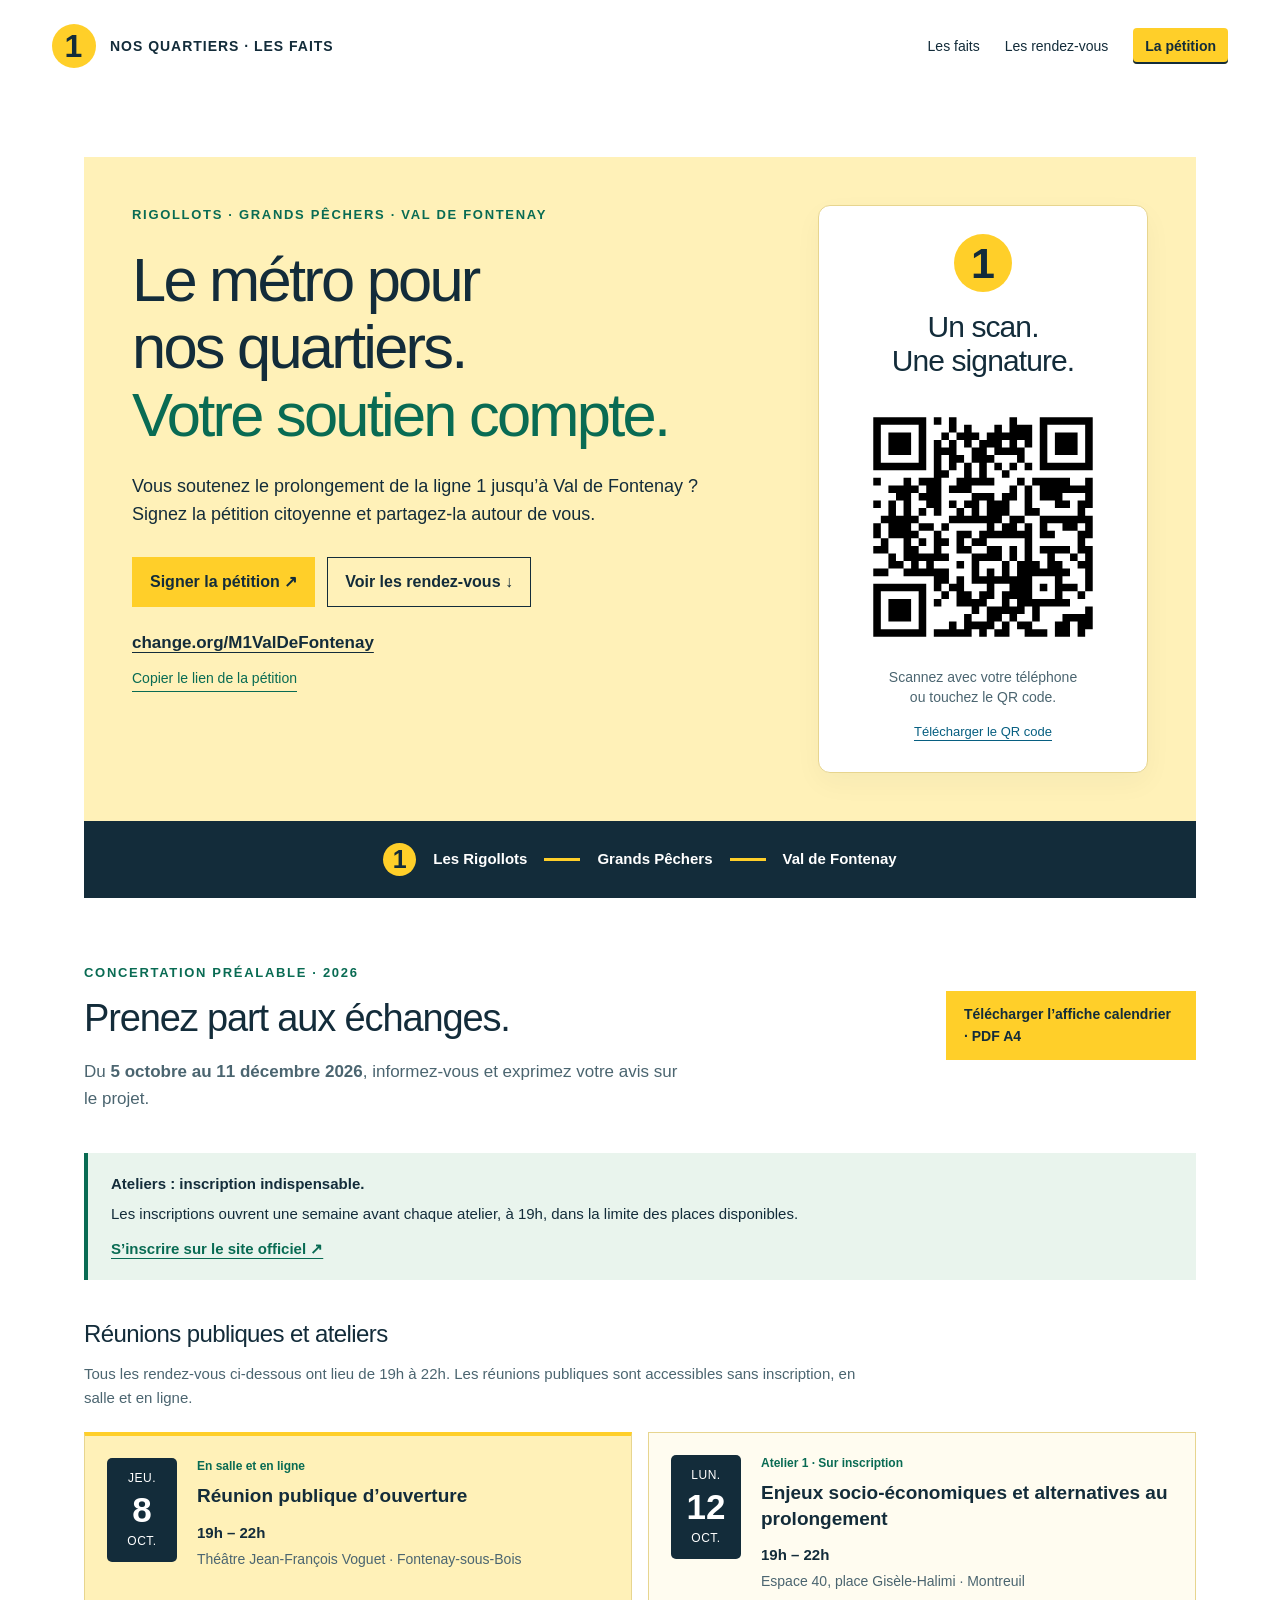
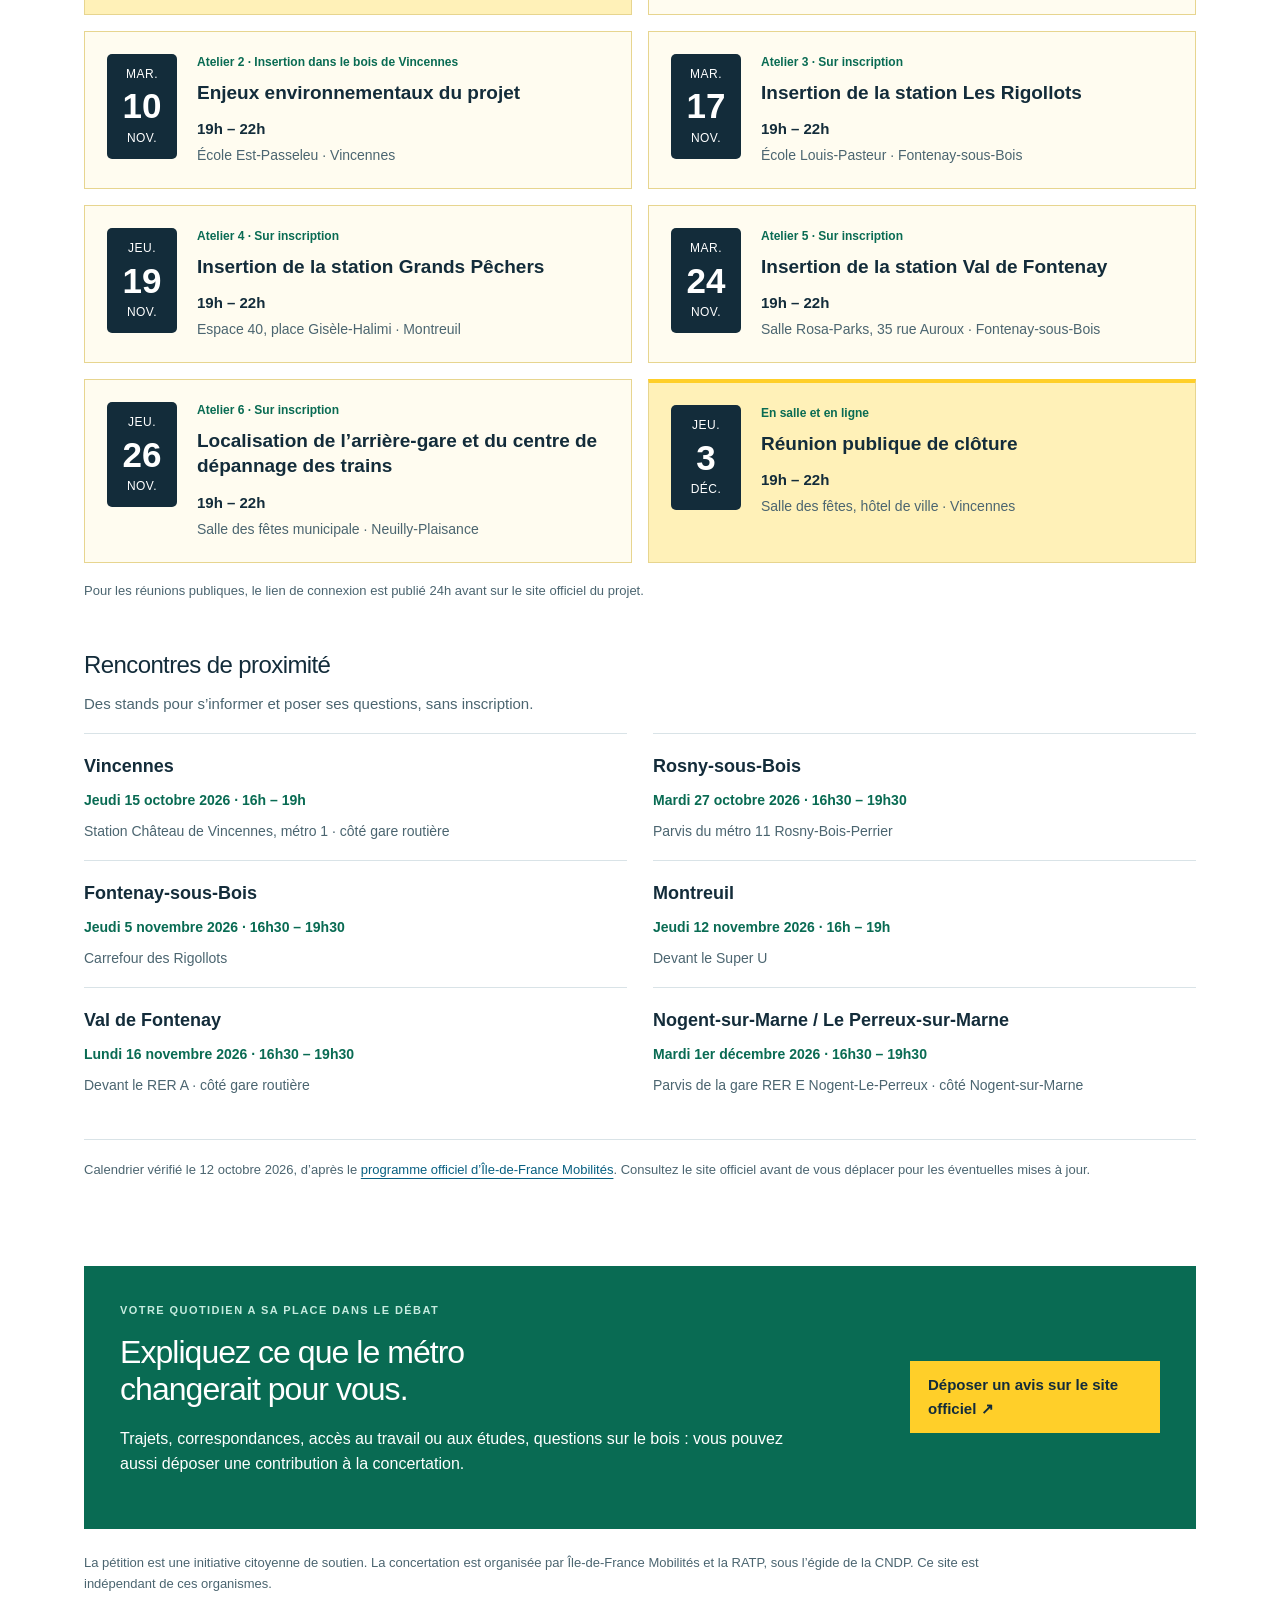
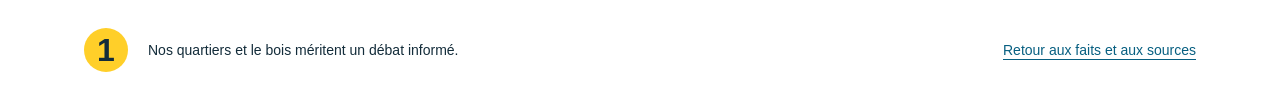
==== participer.html @ 539c3cca "Add petition QR code and verified consultation calendar page" ====
<!doctype html>
<html lang="fr">
<head>
<meta charset="utf-8"><meta name="viewport" content="width=device-width,initial-scale=1">
<title>Pétition et rendez-vous 2026 · Le métro pour nos quartiers</title>
<meta name="description" content="Soutenez le prolongement de la ligne 1 à Val de Fontenay : pétition, QR code et calendrier de la concertation du 5 octobre au 11 décembre 2026.">
<link rel="canonical" href="https://gsimon-ops.github.io/metro-ligne-1-pour-nos-quartiers/participer.html">
<meta property="og:title" content="Le métro pour nos quartiers · Signer et participer">
<meta property="og:description" content="La pétition, son QR code et toutes les dates de la concertation préalable 2026.">
<meta property="og:type" content="website"><meta property="og:locale" content="fr_FR">
<meta property="og:url" content="https://gsimon-ops.github.io/metro-ligne-1-pour-nos-quartiers/participer.html">
<meta name="theme-color" content="#ffcf29"><link rel="icon" type="image/svg+xml" href="data:image/svg+xml,%3Csvg xmlns='http://www.w3.org/2000/svg' viewBox='0 0 32 32'%3E%3Ccircle cx='16' cy='16' r='16' fill='%23ffcf32'/%3E%3Ctext x='16' y='24' text-anchor='middle' font-family='Arial' font-size='25' font-weight='bold' fill='%23142a38'%3E1%3C/text%3E%3C/svg%3E">
<link rel="stylesheet" href="style.css"><link rel="stylesheet" href="participer.css">
</head>
<body class="participation-page">
<a class="skip" href="#main">Aller au contenu</a>
<header><a class="brand" href="index.html"><span class="line">1</span><span>NOS QUARTIERS · LES FAITS</span></a><nav aria-label="Navigation"><a href="index.html#questions">Les faits</a><a href="#calendrier">Les rendez-vous</a><a class="nav-action" href="#petition" aria-current="page">La pétition</a></nav></header>
<main id="main">
<section class="action-hero" id="petition" aria-labelledby="petition-title">
<div class="action-copy"><div class="eyebrow">RIGOLLOTS · GRANDS PÊCHERS · VAL DE FONTENAY</div>
<h1 id="petition-title">Le métro pour<br>nos quartiers.<br><em>Votre soutien compte.</em></h1>
<p>Vous soutenez le prolongement de la ligne 1 jusqu’à Val de Fontenay ? Signez la pétition citoyenne et partagez-la autour de vous.</p>
<div class="action-buttons"><a class="button" href="https://change.org/M1ValDeFontenay" target="_blank" rel="noopener">Signer la pétition ↗</a><a class="button button-outline" href="#calendrier">Voir les rendez-vous ↓</a></div>
<p class="petition-url"><a href="https://change.org/M1ValDeFontenay" target="_blank" rel="noopener">change.org/M1ValDeFontenay</a></p>
<button class="copy-link" type="button" id="copy-petition">Copier le lien de la pétition</button><span class="copy-status" id="copy-status" role="status" aria-live="polite"></span>
</div>
<figure class="qr-card"><span class="line qr-line" aria-label="Ligne 1">1</span><h2>Un scan.<br>Une signature.</h2><a href="https://change.org/M1ValDeFontenay" aria-label="Ouvrir la pétition Change.org" target="_blank" rel="noopener"><img src="assets/qr-petition-ligne1.svg" width="280" height="280" alt="QR code vers https://change.org/M1ValDeFontenay"></a><figcaption>Scannez avec votre téléphone<br>ou touchez le QR code.</figcaption><a class="qr-download" href="assets/qr-petition-ligne1.svg" download="QR_Petition_Ligne_1.svg">Télécharger le QR code</a></figure>
</section>
<div class="route-strip" aria-label="Les trois stations prévues"><span class="line">1</span><span>Les Rigollots</span><i aria-hidden="true"></i><span>Grands Pêchers</span><i aria-hidden="true"></i><span>Val de Fontenay</span></div>
<section class="calendar-section" id="calendrier" aria-labelledby="calendar-title">
<div class="section-heading"><div><div class="eyebrow">CONCERTATION PRÉALABLE · 2026</div><h2 id="calendar-title">Prenez part aux échanges.</h2><p>Du <strong>5 octobre au 11 décembre 2026</strong>, informez-vous et exprimez votre avis sur le projet.</p></div><a class="button" href="assets/calendrier-concertation-2026.pdf" download="Metro1_Calendrier_Concertation_2026_A4.pdf">Télécharger l’affiche calendrier · PDF A4</a></div>
<div class="calendar-note"><strong>Ateliers : inscription indispensable.</strong><span>Les inscriptions ouvrent une semaine avant chaque atelier, à 19h, dans la limite des places disponibles.</span><a href="https://www.iledefrance-mobilites.fr/le-reseau/projets/metro1-valdefontenay/inscription-evenements/ateliers" target="_blank" rel="noopener">S’inscrire sur le site officiel ↗</a></div>
<h3 class="group-title">Réunions publiques et ateliers</h3><p class="group-intro">Tous les rendez-vous ci-dessous ont lieu de 19h à 22h. Les réunions publiques sont accessibles sans inscription, en salle et en ligne.</p>
<div class="event-grid"><article class="event meeting"><time class="date-block" datetime="2026-10-08"><span>JEU.</span><b>8</b><span>OCT.</span></time><div><p class="event-label">En salle et en ligne</p><h3>Réunion publique d’ouverture</h3><p class="event-time">19h – 22h</p><p class="event-place">Théâtre Jean-François Voguet · Fontenay-sous-Bois</p></div></article><article class="event workshop"><time class="date-block" datetime="2026-10-12"><span>LUN.</span><b>12</b><span>OCT.</span></time><div><p class="event-label">Atelier 1 · Sur inscription</p><h3>Enjeux socio-économiques et alternatives au prolongement</h3><p class="event-time">19h – 22h</p><p class="event-place">Espace 40, place Gisèle-Halimi · Montreuil</p></div></article><article class="event workshop"><time class="date-block" datetime="2026-11-10"><span>MAR.</span><b>10</b><span>NOV.</span></time><div><p class="event-label">Atelier 2 · Insertion dans le bois de Vincennes</p><h3>Enjeux environnementaux du projet</h3><p class="event-time">19h – 22h</p><p class="event-place">École Est-Passeleu · Vincennes</p></div></article><article class="event workshop"><time class="date-block" datetime="2026-11-17"><span>MAR.</span><b>17</b><span>NOV.</span></time><div><p class="event-label">Atelier 3 · Sur inscription</p><h3>Insertion de la station Les Rigollots</h3><p class="event-time">19h – 22h</p><p class="event-place">École Louis-Pasteur · Fontenay-sous-Bois</p></div></article><article class="event workshop"><time class="date-block" datetime="2026-11-19"><span>JEU.</span><b>19</b><span>NOV.</span></time><div><p class="event-label">Atelier 4 · Sur inscription</p><h3>Insertion de la station Grands Pêchers</h3><p class="event-time">19h – 22h</p><p class="event-place">Espace 40, place Gisèle-Halimi · Montreuil</p></div></article><article class="event workshop"><time class="date-block" datetime="2026-11-24"><span>MAR.</span><b>24</b><span>NOV.</span></time><div><p class="event-label">Atelier 5 · Sur inscription</p><h3>Insertion de la station Val de Fontenay</h3><p class="event-time">19h – 22h</p><p class="event-place">Salle Rosa-Parks, 35 rue Auroux · Fontenay-sous-Bois</p></div></article><article class="event workshop"><time class="date-block" datetime="2026-11-26"><span>JEU.</span><b>26</b><span>NOV.</span></time><div><p class="event-label">Atelier 6 · Sur inscription</p><h3>Localisation de l’arrière-gare et du centre de dépannage des trains</h3><p class="event-time">19h – 22h</p><p class="event-place">Salle des fêtes municipale · Neuilly-Plaisance</p></div></article><article class="event meeting"><time class="date-block" datetime="2026-12-03"><span>JEU.</span><b>3</b><span>DÉC.</span></time><div><p class="event-label">En salle et en ligne</p><h3>Réunion publique de clôture</h3><p class="event-time">19h – 22h</p><p class="event-place">Salle des fêtes, hôtel de ville · Vincennes</p></div></article></div>
<p class="online-note">Pour les réunions publiques, le lien de connexion est publié 24h avant sur le site officiel du projet.</p>
<h3 class="group-title stands-title">Rencontres de proximité</h3><p class="group-intro">Des stands pour s’informer et poser ses questions, sans inscription.</p><ul class="stand-grid"><li><div><h3>Vincennes</h3><time datetime="2026-10-15">Jeudi 15 octobre 2026 · 16h – 19h</time></div><p>Station Château de Vincennes, métro 1 · côté gare routière</p></li><li><div><h3>Rosny-sous-Bois</h3><time datetime="2026-10-27">Mardi 27 octobre 2026 · 16h30 – 19h30</time></div><p>Parvis du métro 11 Rosny-Bois-Perrier</p></li><li><div><h3>Fontenay-sous-Bois</h3><time datetime="2026-11-05">Jeudi 5 novembre 2026 · 16h30 – 19h30</time></div><p>Carrefour des Rigollots</p></li><li><div><h3>Montreuil</h3><time datetime="2026-11-12">Jeudi 12 novembre 2026 · 16h – 19h</time></div><p>Devant le Super U</p></li><li><div><h3>Val de Fontenay</h3><time datetime="2026-11-16">Lundi 16 novembre 2026 · 16h30 – 19h30</time></div><p>Devant le RER A · côté gare routière</p></li><li><div><h3>Nogent-sur-Marne / Le Perreux-sur-Marne</h3><time datetime="2026-12-01">Mardi 1er décembre 2026 · 16h30 – 19h30</time></div><p>Parvis de la gare RER E Nogent-Le-Perreux · côté Nogent-sur-Marne</p></li></ul>
<p class="calendar-source">Calendrier vérifié le <time datetime="2026-10-12">12 octobre 2026</time>, d’après le <a href="https://www.iledefrance-mobilites.fr/le-reseau/projets/metro1-valdefontenay/concertation-prealable-2026-m1" target="_blank" rel="noopener">programme officiel d’Île-de-France Mobilités</a>. Consultez le site officiel avant de vous déplacer pour les éventuelles mises à jour.</p>
</section>
<section class="have-your-say"><div><div class="eyebrow">VOTRE QUOTIDIEN A SA PLACE DANS LE DÉBAT</div><h2>Expliquez ce que le métro<br>changerait pour vous.</h2><p>Trajets, correspondances, accès au travail ou aux études, questions sur le bois : vous pouvez aussi déposer une contribution à la concertation.</p></div><a class="button" href="https://www.iledefrance-mobilites.fr/le-reseau/projets/metro1-valdefontenay/concertations/formulaire-concertation-m1" target="_blank" rel="noopener">Déposer un avis sur le site officiel ↗</a></section>
<p class="independence">La pétition est une initiative citoyenne de soutien. La concertation est organisée par Île-de-France Mobilités et la RATP, sous l’égide de la CNDP. Ce site est indépendant de ces organismes.</p>
</main><footer><span class="line">1</span><p>Nos quartiers et le bois méritent un débat informé.</p><a href="index.html">Retour aux faits et aux sources</a></footer>
<script src="participer.js"></script>
</body></html>
---- style.css ----
:root{--ink:#132c3a;--green:#096b53;--yellow:#ffcf29;--muted:#4b6570;--border:#d9e3e7;--pale:#f1f6f8}*{box-sizing:border-box}html{scroll-behavior:smooth;scroll-padding-top:28px}body{margin:0;font:17px/1.6 Arial,Helvetica,sans-serif;color:var(--ink);background:white}a{color:#075f81;text-underline-offset:4px}a:hover{color:var(--green)}a:focus-visible,button:focus-visible,summary:focus-visible{outline:3px solid #bc8500;outline-offset:4px}.skip{position:absolute;top:-100px;background:white;padding:15px;z-index:5}.skip:focus{top:0}header{max-width:1240px;padding:24px 32px;margin:auto;display:flex;justify-content:space-between;align-items:center;gap:25px}.brand{display:flex;align-items:center;gap:14px;text-decoration:none;color:var(--ink);font-size:14px;font-weight:700;letter-spacing:.07em}.line{width:44px;height:44px;border-radius:50%;background:var(--yellow);color:var(--ink);display:inline-flex;justify-content:center;align-items:center;font-size:32px;font-weight:700;flex-shrink:0;line-height:1}nav{display:flex;gap:25px;flex-wrap:wrap}nav a{font-size:14px;color:var(--ink);text-decoration:none}main{max-width:1176px;padding:0 32px;margin:auto}.hero{background:var(--ink);color:white;padding:52px 48px}.eyebrow{font-size:13px;letter-spacing:.13em;font-weight:700;color:var(--green)}.hero .eyebrow{color:var(--yellow)}h1{font-size:clamp(37px,5.2vw,65px);font-weight:500;letter-spacing:-.045em;line-height:1.1;margin:23px 0}h1 em{font-style:normal;color:var(--yellow)}.hero>p{max-width:650px;font-size:21px;color:#d4e5eb}.hero-footer{display:flex;align-items:center;gap:25px;margin-top:28px;flex-wrap:wrap}.hero-footer span{font-size:13px;color:#d4e5eb}.button{background:var(--yellow);color:var(--ink);padding:12px 18px;text-decoration:none;font-size:15px;font-weight:700}.snapshot{display:grid;grid-template-columns:repeat(3,1fr);gap:30px;padding:30px 0;border-bottom:1px solid var(--border)}.snapshot article{display:flex;flex-direction:column}.snapshot b{font-size:41px;letter-spacing:-.04em;font-weight:600}.snapshot span{font-size:16px;font-weight:600}.snapshot small{font-size:13px;line-height:1.5;margin-top:6px;color:var(--muted)}section:not(.hero):not(.snapshot){margin-top:65px}.comparison{display:grid;grid-template-columns:1fr 1fr;gap:38px;background:var(--pale);padding:30px}h2{font-size:clamp(27px,3vw,38px);line-height:1.16;letter-spacing:-.03em;font-weight:500;margin:14px 0 18px}.comparison p,.comparison a{font-size:14px;color:var(--muted)}.chart{align-self:center}.chart>div{display:grid;grid-template-columns:94px 1fr 68px;gap:12px;align-items:center;font-size:13px;margin:18px 0}.chart i{display:block;height:22px;width:var(--w);background:#698993}.chart>div:first-child i{background:#a3b6bf}.chart i.v3{background:var(--green)}.chart p{font-size:12px}.intro{max-width:820px;color:var(--muted);font-size:16px}.grid{display:grid;grid-template-columns:repeat(3,1fr);gap:18px;margin-top:28px}.fact{border:1px solid var(--border);padding:23px 23px 18px;scroll-margin-top:30px;background:white}.fact:target{border-color:var(--green);box-shadow:0 0 0 2px var(--green)}.fact-top{display:flex;justify-content:space-between;align-items:center;font-size:14px;color:#6a838c}.topic{font-size:12px;color:var(--muted);border-bottom:2px solid var(--yellow);padding-bottom:3px}.fact h3{font-size:20px;font-weight:500;line-height:1.35;margin:22px 0 15px}.verdict{display:inline-block;background:#e8f0f2;color:#264b5a;padding:4px 8px;font-size:12px;font-weight:600;line-height:1.4}.takeaway{font-size:18px;font-weight:600;line-height:1.45;margin:17px 0 20px}.fact details{border-top:1px solid var(--border);padding-top:14px}.fact summary{font-size:14px;color:var(--green);font-weight:600;cursor:pointer}.fact details p{font-size:16px;margin:15px 0;line-height:1.6}.ref{font-size:14px;line-height:1.4}.ref small{display:block;color:var(--muted);font-size:12px;margin-top:3px}.permalink{display:block;font-size:12px;margin-top:14px;color:var(--muted)}.filters{display:flex;gap:8px;flex-wrap:wrap;margin-top:24px}.filters button{border:1px solid var(--border);background:white;color:var(--ink);font-size:14px;min-height:42px;padding:8px 16px;cursor:pointer;font-family:inherit}.filters button.active{background:var(--ink);color:white;border-color:var(--ink)}.result-count{font-size:13px;color:var(--muted);margin-bottom:0}.fact[hidden]{display:none}.bottom-line{background:var(--green);color:white;padding:36px}.bottom-line .eyebrow{color:#c6ebdf}.bottom-line>div{display:grid;grid-template-columns:repeat(3,1fr);gap:30px}.bottom-line p{font-size:16px}.bottom-line strong{font-size:17px}.source-grid{display:grid;grid-template-columns:1fr 1fr;gap:0 30px;margin-top:25px}.source-grid>a{display:grid;grid-template-columns:34px 1fr;gap:3px 10px;text-decoration:none;border-top:1px solid var(--border);padding:18px 0}.source-grid span{grid-row:span 2;font-size:13px;color:var(--muted)}.source-grid strong{font-size:16px;font-weight:500}.source-grid small{font-size:12px;color:var(--muted)}.method{border-top:1px solid var(--border);padding:25px 0;margin-bottom:35px}.method h2{font-size:25px}.method p{font-size:16px;color:var(--muted);max-width:850px}.method summary{cursor:pointer;font-size:14px;font-weight:600}footer{max-width:1176px;margin:auto;padding:0 32px 35px;display:flex;align-items:center;gap:20px}footer p{flex:1;font-size:14px}footer a{font-size:14px}@media(max-width:950px){.grid{grid-template-columns:1fr 1fr}.comparison{grid-template-columns:1fr}.hero{padding:40px 30px}}@media(max-width:620px){header{padding:18px 20px;flex-direction:column;align-items:flex-start;gap:16px}nav{gap:20px}main{padding:0 18px}.hero{padding:32px 23px}.hero>p{font-size:18px}.hero-footer{gap:17px}.snapshot{grid-template-columns:1fr;gap:18px;padding:24px 8px}.snapshot article{display:grid;grid-template-columns:125px 1fr;column-gap:12px}.snapshot b{font-size:32px;grid-row:span 2}.snapshot span{font-size:14px}.snapshot small{font-size:12px}.grid{grid-template-columns:1fr;gap:14px}.fact{padding:22px}.fact h3{font-size:21px}.comparison{padding:23px 18px;gap:10px}section:not(.hero):not(.snapshot){margin-top:45px}.chart>div{grid-template-columns:88px 1fr 63px;gap:8px}.bottom-line{padding:26px}.bottom-line>div,.source-grid{grid-template-columns:1fr}.bottom-line>div{gap:0}footer{padding:0 18px 25px;flex-wrap:wrap}.hero .eyebrow{font-size:12px}}@media print{nav,.button,.filters{display:none}.hero,.bottom-line{background:white;color:black}.hero em,.eyebrow,.hero .eyebrow{color:black}.hero>p,.hero-footer span{color:black}.grid{display:block}.fact{break-inside:avoid;margin:14px 0}.fact[hidden]{display:block}.hero{padding:0}main{padding:0}.fact details>*{display:block}h1{font-size:32px}section:not(.hero):not(.snapshot){margin-top:25px}.comparison{background:white}.source-grid{display:block}a{color:black}.fact details p{font-size:12pt}}

.short-answer{font-size:16px;line-height:1.6;color:var(--muted)}.metric-source{font-size:13px;color:var(--muted);margin-top:10px}.fact .ref{display:block;margin-top:12px}

.chart b small{display:block;font-size:14px;line-height:1.4;color:var(--green);font-weight:600}.chart>div{grid-template-columns:94px minmax(0,1fr) 82px}@media(max-width:620px){.chart>div{grid-template-columns:88px minmax(0,1fr) 76px;gap:8px}}

/* Fonds jaunes de la ligne 1, avec un texte sombre. */
.fact{background:#fff8d9;border-color:#e7d58f;border-top:4px solid var(--yellow)}
.fact:nth-child(even){background:#fffcf0}
.fact-top{color:var(--muted)}
.fact details{border-color:#e7d58f}
.comparison{background:#fff1b8}
.snapshot article{background:#fff8d9;padding:18px}
.source-grid>a:hover{background:#fff8d9}
@media print{.fact,.fact:nth-child(even),.comparison,.snapshot article{background:white}}


/* Accès à la pétition et au calendrier. */
.nav-action{background:var(--yellow);color:var(--ink);padding:7px 12px;border-radius:4px;font-weight:700}nav{align-items:center}.hero-actions{display:flex;gap:12px;flex-wrap:wrap}.button-outline{background:transparent;color:inherit;box-shadow:inset 0 0 0 1px currentColor}.hero .button-outline{color:white}.button:hover{background:#f2c11a;color:var(--ink)}.button-outline:hover{background:#fff4c4;color:var(--ink)}@media print{.hero-actions{display:none}}
---- participer.css ----
.action-hero{background:#fff1b8;display:grid;grid-template-columns:minmax(0,1fr) 330px;gap:52px;padding:48px}.action-copy h1{font-size:clamp(38px,4.8vw,62px);margin-top:20px}.action-copy h1 em{font-style:normal;color:var(--green)}.action-copy>p{font-size:18px;max-width:620px}.action-buttons{display:flex;flex-wrap:wrap;gap:12px;margin-top:28px}.action-buttons .button{font-size:16px}.action-copy .petition-url{font-size:17px;font-weight:700;margin:22px 0 8px;overflow-wrap:anywhere}.petition-url a{color:var(--ink)}.copy-link{border:0;border-bottom:1px solid var(--green);background:none;padding:5px 0;color:var(--green);font:14px Arial,sans-serif;cursor:pointer}.copy-status{display:block;font-size:13px;min-height:22px;color:var(--green)}.qr-card{background:white;margin:0;padding:28px 22px;text-align:center;align-self:center;border:1px solid #e7d58f;border-radius:12px;box-shadow:0 10px 28px #132c3a0a}.qr-line{width:58px;height:58px;font-size:43px}.qr-card h2{font-size:30px;line-height:1.12;margin:18px 0 10px}.qr-card img{width:100%;max-width:280px;height:auto;display:block;margin:auto}.qr-card figcaption{font-size:14px;line-height:1.45;color:var(--muted)}.qr-download{display:inline-block;font-size:13px;margin-top:14px}.route-strip{display:flex;align-items:center;justify-content:center;gap:17px;background:var(--ink);color:white;padding:22px 24px;font-size:15px;font-weight:600}.route-strip .line{width:33px;height:33px;font-size:25px}.route-strip i{width:36px;height:3px;background:var(--yellow);flex-shrink:0}.section-heading{display:flex;align-items:flex-start;justify-content:space-between;gap:28px}.section-heading>div{flex:1}.section-heading h2{margin-top:12px}.section-heading p{font-size:17px;max-width:600px;color:var(--muted)}.section-heading>.button{max-width:250px;margin-top:28px;font-size:14px}.calendar-note{background:#e9f4ed;border-left:4px solid var(--green);padding:19px 23px;display:grid;gap:6px;margin-top:24px;font-size:15px}.calendar-note a{width:fit-content;font-weight:700;margin-top:5px;color:var(--green)}.group-title{font-size:24px;font-weight:500;letter-spacing:-.025em;margin:35px 0 8px}.group-intro{font-size:15px;color:var(--muted);max-width:800px;margin-top:0}.event-grid{display:grid;grid-template-columns:1fr 1fr;gap:16px;margin-top:22px}.event{display:grid;grid-template-columns:70px minmax(0,1fr);gap:20px;border:1px solid #e7d58f;background:#fffcf0;padding:22px;align-items:start}.event.meeting{background:#fff1b8;border-top:4px solid var(--yellow)}.date-block{display:flex;flex-direction:column;align-items:center;line-height:1.1;background:var(--ink);color:white;border-radius:5px;padding:14px 8px}.date-block span{font-size:12px;letter-spacing:.04em}.date-block b{font-size:35px;margin:6px 0}.event-label{font-size:12px;color:var(--green);font-weight:700;margin:0 0 8px;line-height:1.45}.event h3{font-size:19px;line-height:1.35;font-weight:600;margin:0 0 12px}.event-time{font-size:15px;font-weight:700;margin:0 0 4px}.event-place{font-size:14px;color:var(--muted);margin:0;line-height:1.5}.online-note{font-size:13px;color:var(--muted);margin-top:18px}.stands-title{margin-top:44px}.stand-grid{padding:0;list-style:none;display:grid;grid-template-columns:1fr 1fr;gap:0 26px}.stand-grid li{padding:18px 0;border-top:1px solid var(--border)}.stand-grid h3{margin:0 0 5px;font-size:18px;font-weight:600}.stand-grid time{font-size:14px;font-weight:600;color:var(--green)}.stand-grid p{font-size:14px;color:var(--muted);margin:8px 0 0;line-height:1.5}.calendar-source{font-size:13px;color:var(--muted);padding:20px 0;border-top:1px solid var(--border);margin-top:25px;line-height:1.6}.have-your-say{background:var(--green);color:white;padding:36px;display:flex;align-items:center;gap:35px}.have-your-say>div{flex:1}.have-your-say .eyebrow{color:#c6ebdf;font-size:11px}.have-your-say h2{font-size:32px}.have-your-say p{font-size:16px;max-width:680px}.have-your-say>.button{max-width:250px}.independence{font-size:13px;line-height:1.6;color:var(--muted);padding:24px 0 30px;max-width:900px;margin:0}header nav [aria-current=page]{box-shadow:inset 0 -2px 0 var(--ink)}
@media(max-width:950px){.action-hero{grid-template-columns:minmax(0,1fr) 280px;gap:28px;padding:35px 28px}.qr-card{padding:24px 16px}.route-strip{gap:12px}.route-strip i{width:22px}.event{gap:14px;padding:18px;grid-template-columns:62px minmax(0,1fr)}.event h3{font-size:18px}}
@media(max-width:700px){.action-hero{grid-template-columns:1fr;padding:30px 23px;gap:26px}.action-copy h1{font-size:clamp(36px,8vw,49px)}.qr-card{max-width:330px;width:100%;justify-self:center}.route-strip{flex-wrap:wrap;gap:10px;padding:18px 13px;font-size:12px}.route-strip .line{width:25px;height:25px;font-size:19px}.route-strip i{width:12px}.section-heading{display:block}.section-heading>.button{display:inline-block;max-width:none;margin-top:5px}.event-grid,.stand-grid{grid-template-columns:1fr}.event{grid-template-columns:65px minmax(0,1fr)}.calendar-note{padding:17px 18px}.have-your-say{display:block;padding:26px}.have-your-say>.button{display:inline-block;max-width:none}.action-copy>p{font-size:17px}.group-title{font-size:23px}}
@media print{.action-hero{background:white;padding:0;grid-template-columns:1fr 250px;gap:25px}.action-copy h1{font-size:34px}.copy-link,.copy-status,.qr-download,.section-heading>.button,.calendar-note a{display:none}.route-strip{background:white;color:black;border-block:1px solid #aaa}.event-grid{grid-template-columns:1fr 1fr}.event,.qr-card{break-inside:avoid;box-shadow:none;background:white}.date-block{background:white;color:black;border:1px solid #aaa}.have-your-say{background:white;color:black;break-inside:avoid}.event h3{font-size:16px}.event{padding:12px}.calendar-section{margin-top:25px!important}}
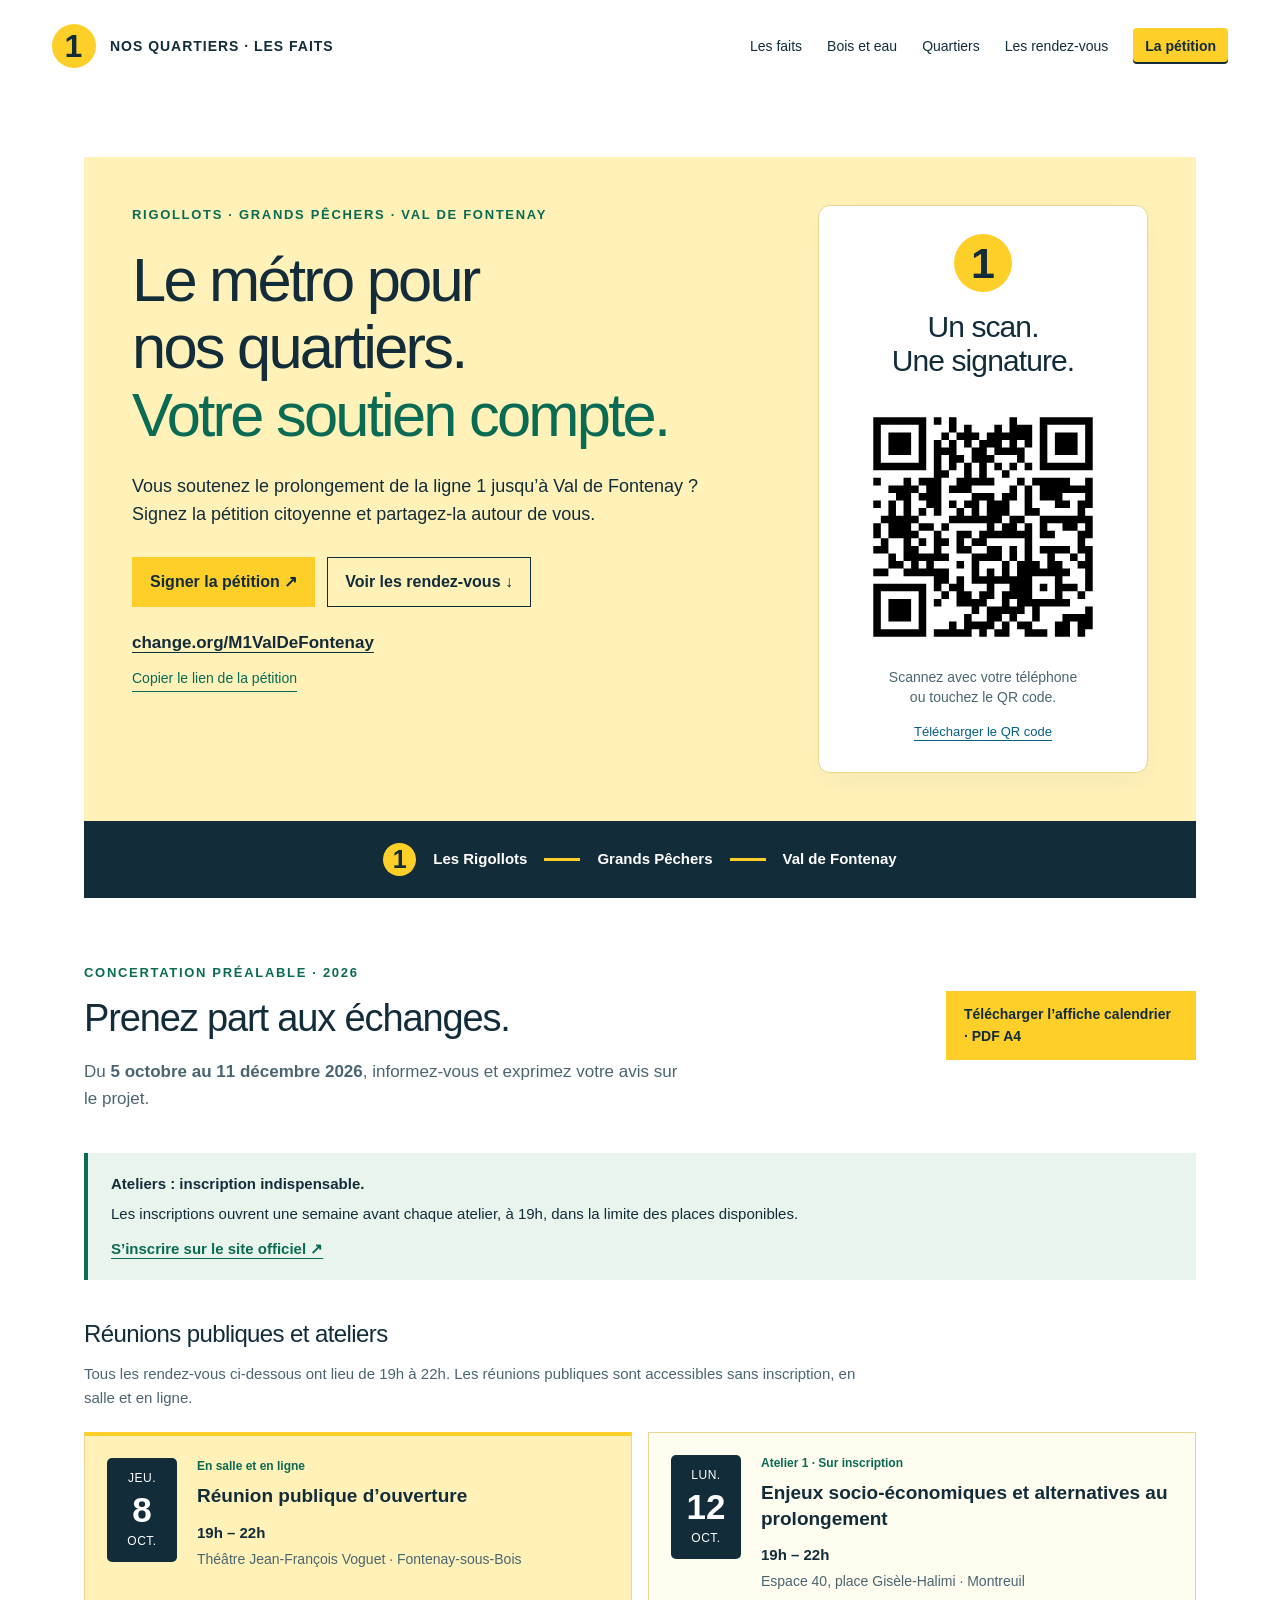
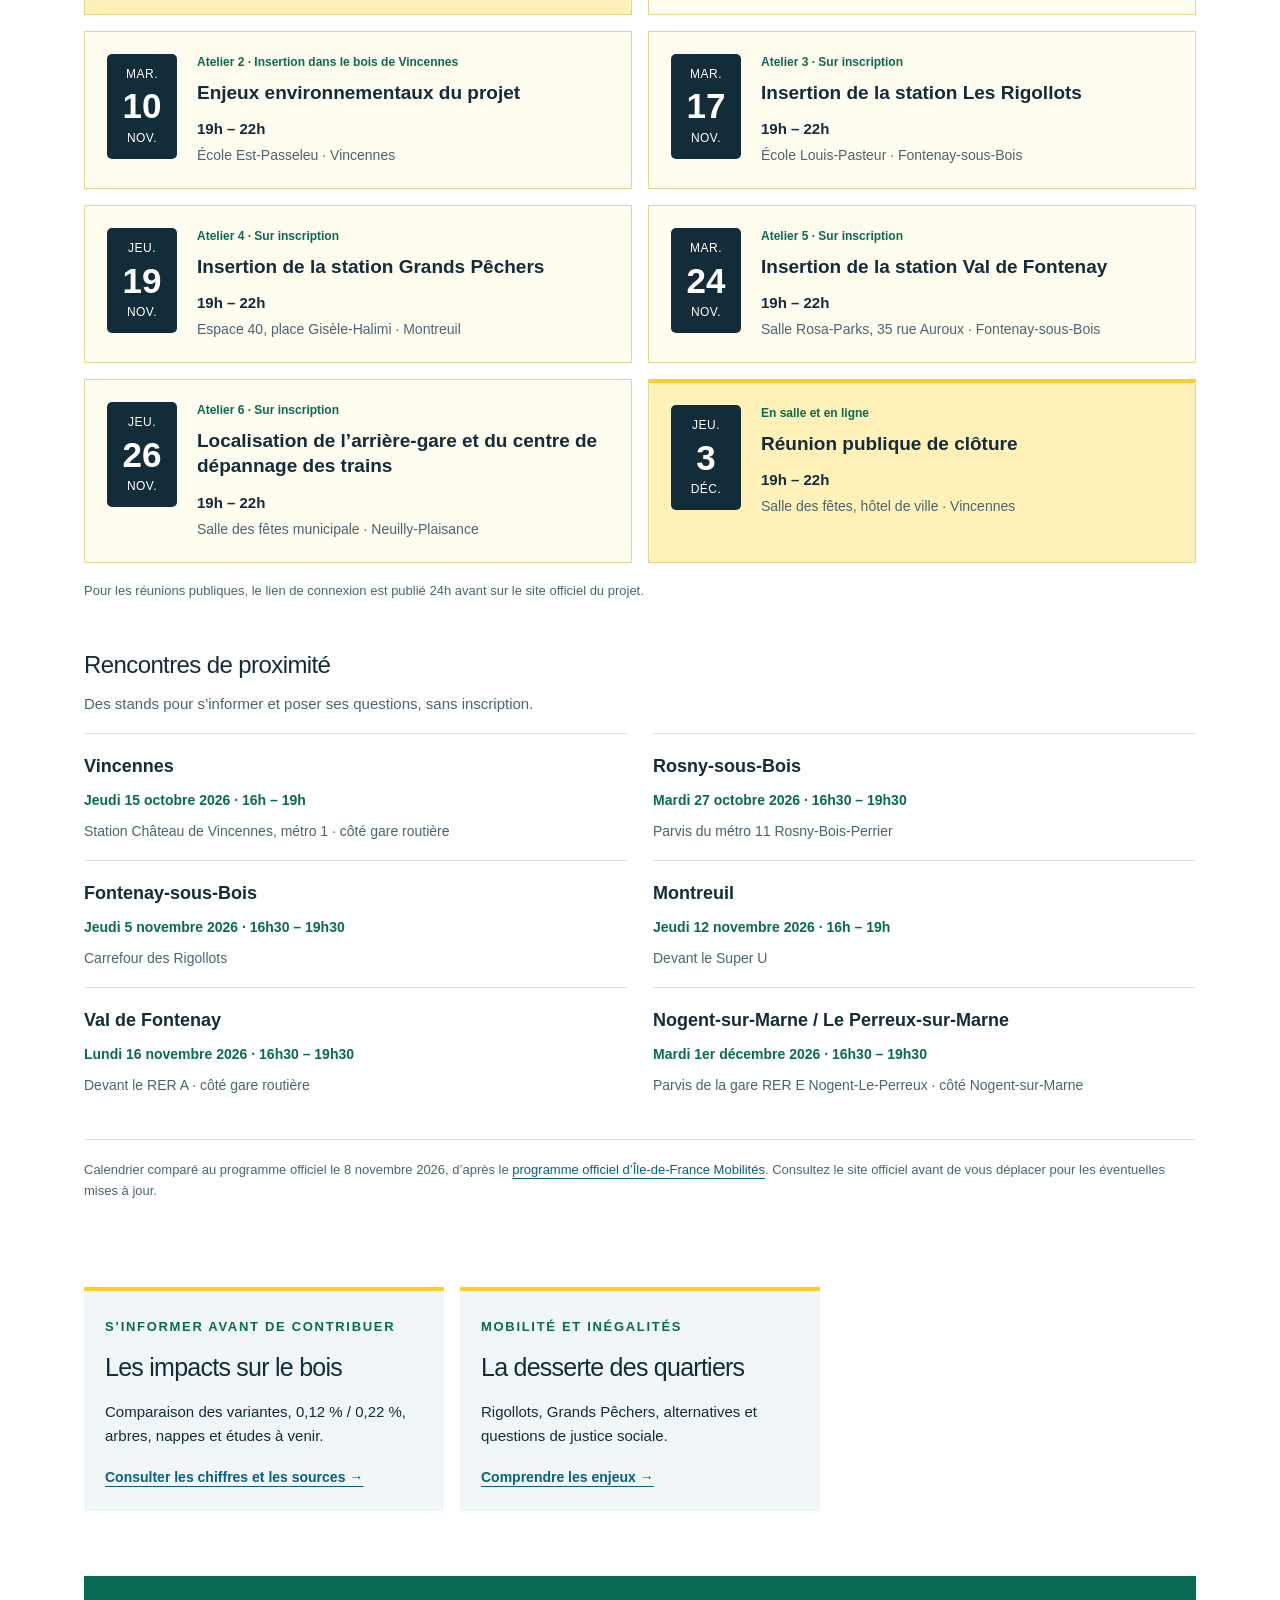
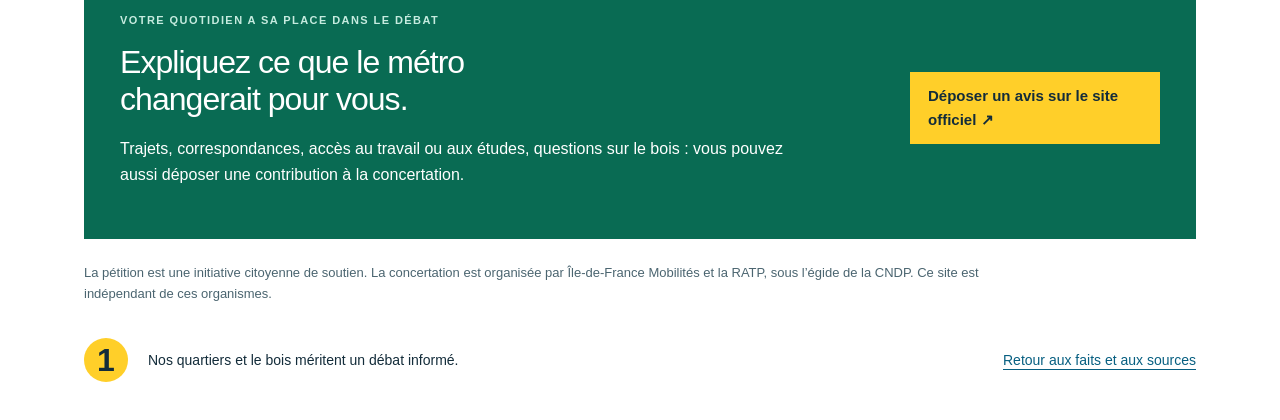
==== commit 2c20f776: "Rafraîchir dates et accès aux nouveaux dossiers depuis la pétition" ====
--- a/participer.html
+++ b/participer.html
@@ -14,7 +14,7 @@
 </head>
 <body class="participation-page">
 <a class="skip" href="#main">Aller au contenu</a>
-<header><a class="brand" href="index.html"><span class="line">1</span><span>NOS QUARTIERS · LES FAITS</span></a><nav aria-label="Navigation"><a href="index.html#questions">Les faits</a><a href="#calendrier">Les rendez-vous</a><a class="nav-action" href="#petition" aria-current="page">La pétition</a></nav></header>
+<header><a class="brand" href="index.html"><span class="line">1</span><span>NOS QUARTIERS · LES FAITS</span></a><nav aria-label="Navigation"><a href="index.html#questions">Les faits</a><a href="bois.html">Bois et eau</a><a href="quartiers.html">Quartiers</a><a href="#calendrier">Les rendez-vous</a><a class="nav-action" href="#petition" aria-current="page">La pétition</a></nav></header>
 <main id="main">
 <section class="action-hero" id="petition" aria-labelledby="petition-title">
 <div class="action-copy"><div class="eyebrow">RIGOLLOTS · GRANDS PÊCHERS · VAL DE FONTENAY</div>
@@ -34,9 +34,9 @@
 <div class="event-grid"><article class="event meeting"><time class="date-block" datetime="2026-10-08"><span>JEU.</span><b>8</b><span>OCT.</span></time><div><p class="event-label">En salle et en ligne</p><h3>Réunion publique d’ouverture</h3><p class="event-time">19h – 22h</p><p class="event-place">Théâtre Jean-François Voguet · Fontenay-sous-Bois</p></div></article><article class="event workshop"><time class="date-block" datetime="2026-10-12"><span>LUN.</span><b>12</b><span>OCT.</span></time><div><p class="event-label">Atelier 1 · Sur inscription</p><h3>Enjeux socio-économiques et alternatives au prolongement</h3><p class="event-time">19h – 22h</p><p class="event-place">Espace 40, place Gisèle-Halimi · Montreuil</p></div></article><article class="event workshop"><time class="date-block" datetime="2026-11-10"><span>MAR.</span><b>10</b><span>NOV.</span></time><div><p class="event-label">Atelier 2 · Insertion dans le bois de Vincennes</p><h3>Enjeux environnementaux du projet</h3><p class="event-time">19h – 22h</p><p class="event-place">École Est-Passeleu · Vincennes</p></div></article><article class="event workshop"><time class="date-block" datetime="2026-11-17"><span>MAR.</span><b>17</b><span>NOV.</span></time><div><p class="event-label">Atelier 3 · Sur inscription</p><h3>Insertion de la station Les Rigollots</h3><p class="event-time">19h – 22h</p><p class="event-place">École Louis-Pasteur · Fontenay-sous-Bois</p></div></article><article class="event workshop"><time class="date-block" datetime="2026-11-19"><span>JEU.</span><b>19</b><span>NOV.</span></time><div><p class="event-label">Atelier 4 · Sur inscription</p><h3>Insertion de la station Grands Pêchers</h3><p class="event-time">19h – 22h</p><p class="event-place">Espace 40, place Gisèle-Halimi · Montreuil</p></div></article><article class="event workshop"><time class="date-block" datetime="2026-11-24"><span>MAR.</span><b>24</b><span>NOV.</span></time><div><p class="event-label">Atelier 5 · Sur inscription</p><h3>Insertion de la station Val de Fontenay</h3><p class="event-time">19h – 22h</p><p class="event-place">Salle Rosa-Parks, 35 rue Auroux · Fontenay-sous-Bois</p></div></article><article class="event workshop"><time class="date-block" datetime="2026-11-26"><span>JEU.</span><b>26</b><span>NOV.</span></time><div><p class="event-label">Atelier 6 · Sur inscription</p><h3>Localisation de l’arrière-gare et du centre de dépannage des trains</h3><p class="event-time">19h – 22h</p><p class="event-place">Salle des fêtes municipale · Neuilly-Plaisance</p></div></article><article class="event meeting"><time class="date-block" datetime="2026-12-03"><span>JEU.</span><b>3</b><span>DÉC.</span></time><div><p class="event-label">En salle et en ligne</p><h3>Réunion publique de clôture</h3><p class="event-time">19h – 22h</p><p class="event-place">Salle des fêtes, hôtel de ville · Vincennes</p></div></article></div>
 <p class="online-note">Pour les réunions publiques, le lien de connexion est publié 24h avant sur le site officiel du projet.</p>
 <h3 class="group-title stands-title">Rencontres de proximité</h3><p class="group-intro">Des stands pour s’informer et poser ses questions, sans inscription.</p><ul class="stand-grid"><li><div><h3>Vincennes</h3><time datetime="2026-10-15">Jeudi 15 octobre 2026 · 16h – 19h</time></div><p>Station Château de Vincennes, métro 1 · côté gare routière</p></li><li><div><h3>Rosny-sous-Bois</h3><time datetime="2026-10-27">Mardi 27 octobre 2026 · 16h30 – 19h30</time></div><p>Parvis du métro 11 Rosny-Bois-Perrier</p></li><li><div><h3>Fontenay-sous-Bois</h3><time datetime="2026-11-05">Jeudi 5 novembre 2026 · 16h30 – 19h30</time></div><p>Carrefour des Rigollots</p></li><li><div><h3>Montreuil</h3><time datetime="2026-11-12">Jeudi 12 novembre 2026 · 16h – 19h</time></div><p>Devant le Super U</p></li><li><div><h3>Val de Fontenay</h3><time datetime="2026-11-16">Lundi 16 novembre 2026 · 16h30 – 19h30</time></div><p>Devant le RER A · côté gare routière</p></li><li><div><h3>Nogent-sur-Marne / Le Perreux-sur-Marne</h3><time datetime="2026-12-01">Mardi 1er décembre 2026 · 16h30 – 19h30</time></div><p>Parvis de la gare RER E Nogent-Le-Perreux · côté Nogent-sur-Marne</p></li></ul>
-<p class="calendar-source">Calendrier vérifié le <time datetime="2026-10-12">12 octobre 2026</time>, d’après le <a href="https://www.iledefrance-mobilites.fr/le-reseau/projets/metro1-valdefontenay/concertation-prealable-2026-m1" target="_blank" rel="noopener">programme officiel d’Île-de-France Mobilités</a>. Consultez le site officiel avant de vous déplacer pour les éventuelles mises à jour.</p>
+<p class="calendar-source">Calendrier comparé au programme officiel le <time datetime="2026-11-08">8 novembre 2026</time>, d’après le <a href="https://www.iledefrance-mobilites.fr/le-reseau/projets/metro1-valdefontenay/concertation-prealable-2026-m1" target="_blank" rel="noopener">programme officiel d’Île-de-France Mobilités</a>. Consultez le site officiel avant de vous déplacer pour les éventuelles mises à jour.</p>
 </section>
-<section class="have-your-say"><div><div class="eyebrow">VOTRE QUOTIDIEN A SA PLACE DANS LE DÉBAT</div><h2>Expliquez ce que le métro<br>changerait pour vous.</h2><p>Trajets, correspondances, accès au travail ou aux études, questions sur le bois : vous pouvez aussi déposer une contribution à la concertation.</p></div><a class="button" href="https://www.iledefrance-mobilites.fr/le-reseau/projets/metro1-valdefontenay/concertations/formulaire-concertation-m1" target="_blank" rel="noopener">Déposer un avis sur le site officiel ↗</a></section>
+<section class="featured-evidence"><article><span class="eyebrow">S’INFORMER AVANT DE CONTRIBUER</span><h2>Les impacts sur le bois</h2><p>Comparaison des variantes, 0,12 % / 0,22 %, arbres, nappes et études à venir.</p><a href="bois.html">Consulter les chiffres et les sources →</a></article><article><span class="eyebrow">MOBILITÉ ET INÉGALITÉS</span><h2>La desserte des quartiers</h2><p>Rigollots, Grands Pêchers, alternatives et questions de justice sociale.</p><a href="quartiers.html">Comprendre les enjeux →</a></article></section><section class="have-your-say"><div><div class="eyebrow">VOTRE QUOTIDIEN A SA PLACE DANS LE DÉBAT</div><h2>Expliquez ce que le métro<br>changerait pour vous.</h2><p>Trajets, correspondances, accès au travail ou aux études, questions sur le bois : vous pouvez aussi déposer une contribution à la concertation.</p></div><a class="button" href="https://www.iledefrance-mobilites.fr/le-reseau/projets/metro1-valdefontenay/concertations/formulaire-concertation-m1" target="_blank" rel="noopener">Déposer un avis sur le site officiel ↗</a></section>
 <p class="independence">La pétition est une initiative citoyenne de soutien. La concertation est organisée par Île-de-France Mobilités et la RATP, sous l’égide de la CNDP. Ce site est indépendant de ces organismes.</p>
 </main><footer><span class="line">1</span><p>Nos quartiers et le bois méritent un débat informé.</p><a href="index.html">Retour aux faits et aux sources</a></footer>
 <script src="participer.js"></script>
--- a/style.css
+++ b/style.css
@@ -17,3 +17,36 @@
 
 /* Accès à la pétition et au calendrier. */
 .nav-action{background:var(--yellow);color:var(--ink);padding:7px 12px;border-radius:4px;font-weight:700}nav{align-items:center}.hero-actions{display:flex;gap:12px;flex-wrap:wrap}.button-outline{background:transparent;color:inherit;box-shadow:inset 0 0 0 1px currentColor}.hero .button-outline{color:white}.button:hover{background:#f2c11a;color:var(--ink)}.button-outline:hover{background:#fff4c4;color:var(--ink)}@media print{.hero-actions{display:none}}
+
+/* Dossiers thématiques : environnement et mobilité (8 novembre 2026). */
+.subhero{background:var(--ink);color:white;padding:50px 46px;margin-top:0}
+.subhero .eyebrow{color:var(--yellow)}
+.subhero h1{max-width:980px}
+.subhero h1 em{color:var(--yellow);font-style:normal}
+.subhero>p{color:#d7e5ea;max-width:870px;font-size:20px}
+.subhero-actions{display:flex;flex-wrap:wrap;gap:12px;margin-top:25px}
+.subhero .button-outline{color:white;box-shadow:inset 0 0 0 1px white}
+.explainer-section{border-top:1px solid var(--border);padding-top:22px;max-width:100%}
+.explainer-section>p,.explainer-section>ul{max-width:950px}
+.explainer-section h3{font-size:21px}
+.ratio-grid,.alt-grid{display:grid;grid-template-columns:repeat(2,minmax(0,1fr));gap:18px;margin:25px 0}
+.ratio-card,.alt-grid article{background:#fff8dc;padding:25px;border-top:4px solid var(--yellow)}
+.ratio-card>strong{display:block;font-size:clamp(42px,5vw,69px);line-height:1.1;letter-spacing:-.04em;margin:18px 0 10px}
+.ratio-card>small,.footnote,.source-line{font-size:14px;color:var(--muted)}
+.scale-explainer{display:grid;grid-template-columns:1fr minmax(180px,290px);gap:25px;align-items:center;background:var(--pale);padding:23px;margin:20px 0}
+.square-visual{display:block;max-width:290px;width:100%;height:auto;border:1px solid #aec6c8;image-rendering:pixelated}
+.caution{padding:16px 19px;background:#fff4cc;border-left:5px solid #bd7c00;max-width:100%!important}
+.table-scroll{overflow-x:auto;width:100%}
+.data-table{border-collapse:collapse;width:100%;font-size:15px;min-width:590px}
+.data-table th,.data-table td{text-align:left;padding:13px 10px;border-bottom:1px solid var(--border)}
+.data-table thead{background:var(--pale)}.data-table tr.highlight-row{background:#fff0b1;font-weight:700}
+.three-points{display:grid;grid-template-columns:repeat(3,minmax(0,1fr));gap:14px;margin:25px 0}
+.three-points article{padding:20px;background:var(--pale)}.three-points strong{display:block;font-size:32px;line-height:1.2}.three-points span{display:block;font-size:14px;margin-top:7px}
+.clean-list li{margin:8px 0}
+.action-panel{display:flex;align-items:center;justify-content:space-between;gap:25px;padding:25px;background:#fff1b8}.action-panel>div{max-width:740px}
+.featured-evidence{display:grid;grid-template-columns:repeat(3,minmax(0,1fr));gap:16px}
+.featured-evidence article{padding:21px;background:#f1f6f8;border-top:4px solid var(--yellow)}
+.featured-evidence h2{font-size:25px}.featured-evidence p{font-size:15px}.featured-evidence a{font-size:14px;font-weight:700}
+@media(max-width:950px){.featured-evidence{grid-template-columns:1fr 1fr}}
+@media(max-width:620px){.subhero{padding:32px 22px}.subhero>p{font-size:17px}.ratio-grid,.alt-grid,.three-points,.featured-evidence,.scale-explainer{grid-template-columns:1fr}.action-panel{display:block}.action-panel .button{display:inline-block}.square-visual{max-width:240px}.ratio-card,.alt-grid article{padding:18px}}
+@media print{.subhero{background:white;color:black}.subhero>p{color:black}.ratio-card,.alt-grid article,.three-points article,.featured-evidence article,.scale-explainer,.action-panel{background:white}.subhero .button{display:none}}
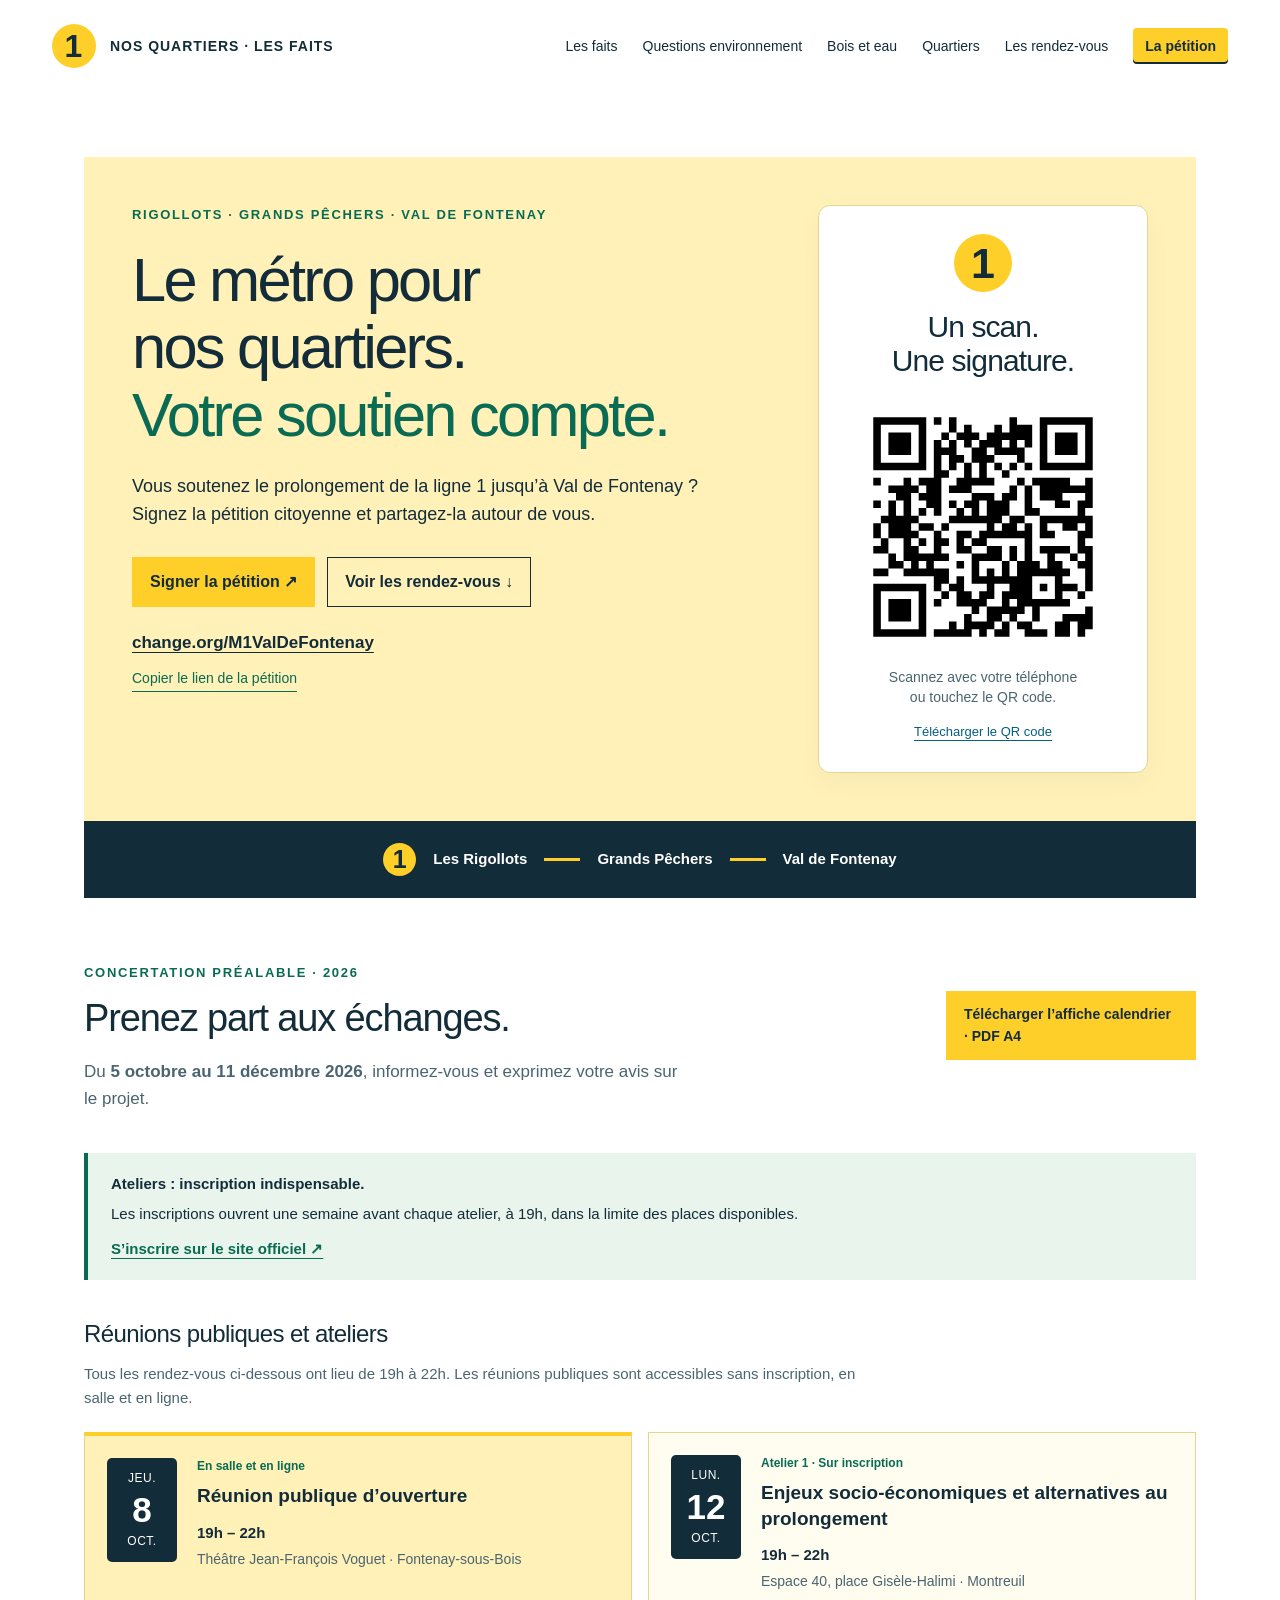
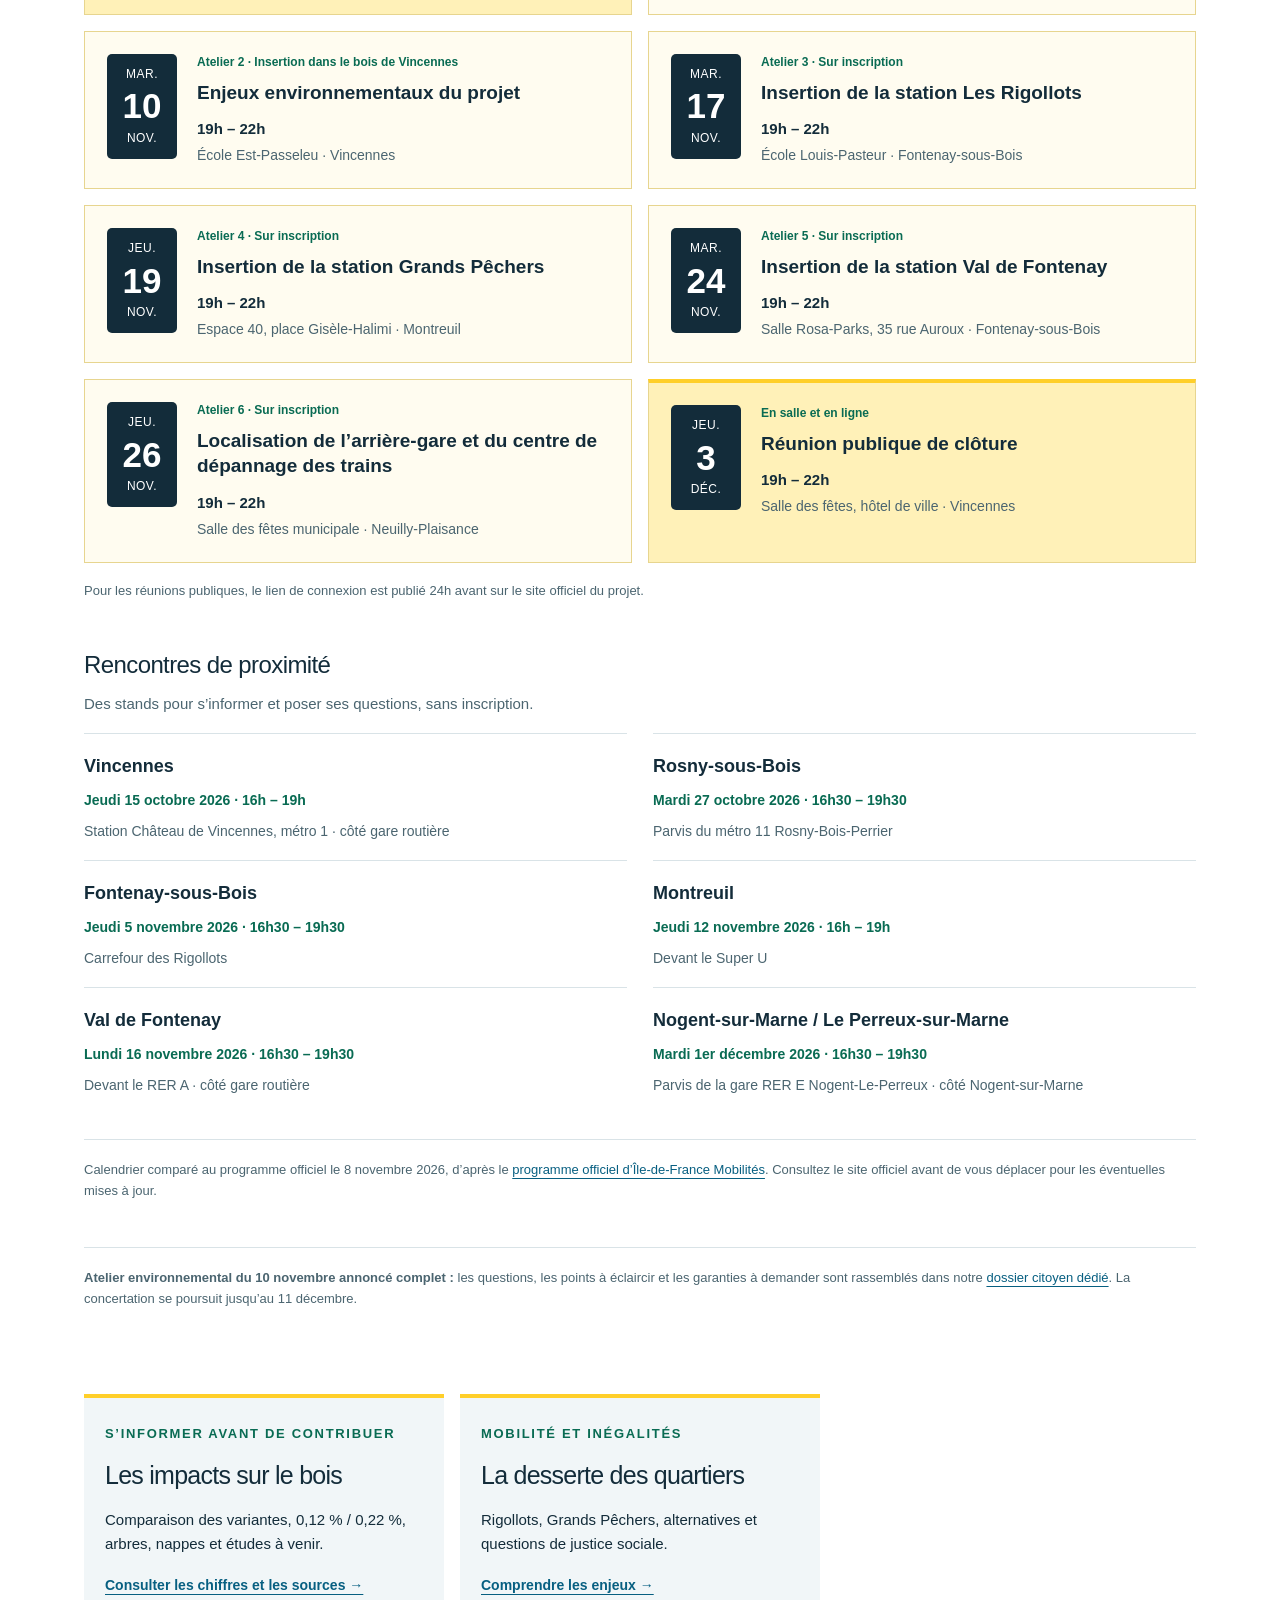
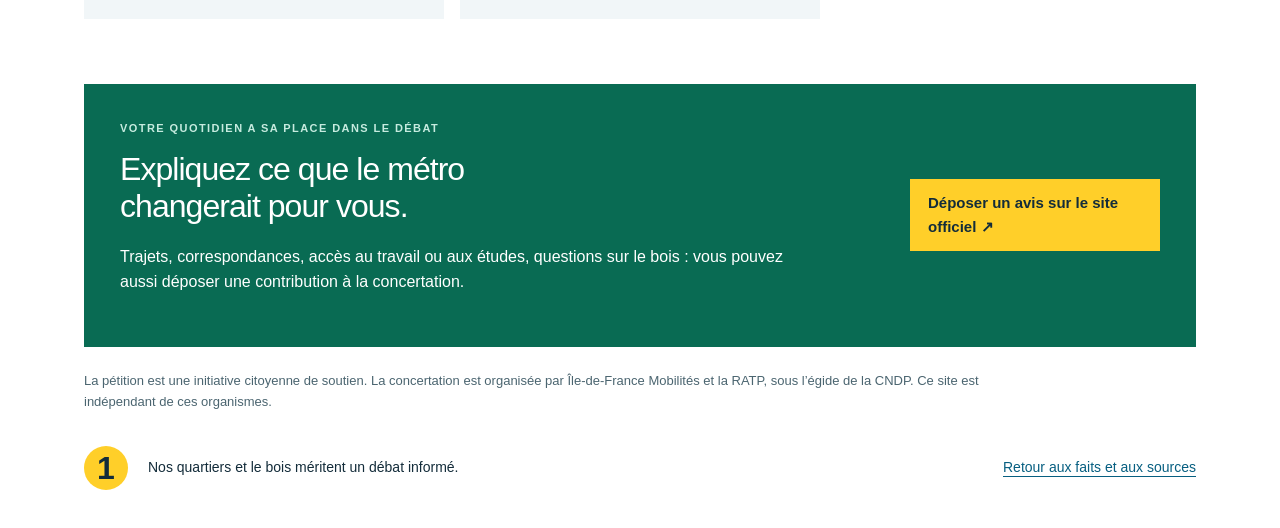
==== commit 2b1cb249: "Lier le dossier de l’atelier depuis la page de participation" ====
--- a/participer.html
+++ b/participer.html
@@ -14,7 +14,7 @@
 </head>
 <body class="participation-page">
 <a class="skip" href="#main">Aller au contenu</a>
-<header><a class="brand" href="index.html"><span class="line">1</span><span>NOS QUARTIERS · LES FAITS</span></a><nav aria-label="Navigation"><a href="index.html#questions">Les faits</a><a href="bois.html">Bois et eau</a><a href="quartiers.html">Quartiers</a><a href="#calendrier">Les rendez-vous</a><a class="nav-action" href="#petition" aria-current="page">La pétition</a></nav></header>
+<header><a class="brand" href="index.html"><span class="line">1</span><span>NOS QUARTIERS · LES FAITS</span></a><nav aria-label="Navigation"><a href="index.html#questions">Les faits</a><a href="questions-atelier.html">Questions environnement</a><a href="bois.html">Bois et eau</a><a href="quartiers.html">Quartiers</a><a href="#calendrier">Les rendez-vous</a><a class="nav-action" href="#petition" aria-current="page">La pétition</a></nav></header>
 <main id="main">
 <section class="action-hero" id="petition" aria-labelledby="petition-title">
 <div class="action-copy"><div class="eyebrow">RIGOLLOTS · GRANDS PÊCHERS · VAL DE FONTENAY</div>
@@ -36,7 +36,7 @@
 <h3 class="group-title stands-title">Rencontres de proximité</h3><p class="group-intro">Des stands pour s’informer et poser ses questions, sans inscription.</p><ul class="stand-grid"><li><div><h3>Vincennes</h3><time datetime="2026-10-15">Jeudi 15 octobre 2026 · 16h – 19h</time></div><p>Station Château de Vincennes, métro 1 · côté gare routière</p></li><li><div><h3>Rosny-sous-Bois</h3><time datetime="2026-10-27">Mardi 27 octobre 2026 · 16h30 – 19h30</time></div><p>Parvis du métro 11 Rosny-Bois-Perrier</p></li><li><div><h3>Fontenay-sous-Bois</h3><time datetime="2026-11-05">Jeudi 5 novembre 2026 · 16h30 – 19h30</time></div><p>Carrefour des Rigollots</p></li><li><div><h3>Montreuil</h3><time datetime="2026-11-12">Jeudi 12 novembre 2026 · 16h – 19h</time></div><p>Devant le Super U</p></li><li><div><h3>Val de Fontenay</h3><time datetime="2026-11-16">Lundi 16 novembre 2026 · 16h30 – 19h30</time></div><p>Devant le RER A · côté gare routière</p></li><li><div><h3>Nogent-sur-Marne / Le Perreux-sur-Marne</h3><time datetime="2026-12-01">Mardi 1er décembre 2026 · 16h30 – 19h30</time></div><p>Parvis de la gare RER E Nogent-Le-Perreux · côté Nogent-sur-Marne</p></li></ul>
 <p class="calendar-source">Calendrier comparé au programme officiel le <time datetime="2026-11-08">8 novembre 2026</time>, d’après le <a href="https://www.iledefrance-mobilites.fr/le-reseau/projets/metro1-valdefontenay/concertation-prealable-2026-m1" target="_blank" rel="noopener">programme officiel d’Île-de-France Mobilités</a>. Consultez le site officiel avant de vous déplacer pour les éventuelles mises à jour.</p>
 </section>
-<section class="featured-evidence"><article><span class="eyebrow">S’INFORMER AVANT DE CONTRIBUER</span><h2>Les impacts sur le bois</h2><p>Comparaison des variantes, 0,12 % / 0,22 %, arbres, nappes et études à venir.</p><a href="bois.html">Consulter les chiffres et les sources →</a></article><article><span class="eyebrow">MOBILITÉ ET INÉGALITÉS</span><h2>La desserte des quartiers</h2><p>Rigollots, Grands Pêchers, alternatives et questions de justice sociale.</p><a href="quartiers.html">Comprendre les enjeux →</a></article></section><section class="have-your-say"><div><div class="eyebrow">VOTRE QUOTIDIEN A SA PLACE DANS LE DÉBAT</div><h2>Expliquez ce que le métro<br>changerait pour vous.</h2><p>Trajets, correspondances, accès au travail ou aux études, questions sur le bois : vous pouvez aussi déposer une contribution à la concertation.</p></div><a class="button" href="https://www.iledefrance-mobilites.fr/le-reseau/projets/metro1-valdefontenay/concertations/formulaire-concertation-m1" target="_blank" rel="noopener">Déposer un avis sur le site officiel ↗</a></section>
+<p class="calendar-source"><strong>Atelier environnemental du 10 novembre annoncé complet :</strong> les questions, les points à éclaircir et les garanties à demander sont rassemblés dans notre <a href="questions-atelier.html">dossier citoyen dédié</a>. La concertation se poursuit jusqu’au 11 décembre.</p><section class="featured-evidence"><article><span class="eyebrow">S’INFORMER AVANT DE CONTRIBUER</span><h2>Les impacts sur le bois</h2><p>Comparaison des variantes, 0,12 % / 0,22 %, arbres, nappes et études à venir.</p><a href="bois.html">Consulter les chiffres et les sources →</a></article><article><span class="eyebrow">MOBILITÉ ET INÉGALITÉS</span><h2>La desserte des quartiers</h2><p>Rigollots, Grands Pêchers, alternatives et questions de justice sociale.</p><a href="quartiers.html">Comprendre les enjeux →</a></article></section><section class="have-your-say"><div><div class="eyebrow">VOTRE QUOTIDIEN A SA PLACE DANS LE DÉBAT</div><h2>Expliquez ce que le métro<br>changerait pour vous.</h2><p>Trajets, correspondances, accès au travail ou aux études, questions sur le bois : vous pouvez aussi déposer une contribution à la concertation.</p></div><a class="button" href="https://www.iledefrance-mobilites.fr/le-reseau/projets/metro1-valdefontenay/concertations/formulaire-concertation-m1" target="_blank" rel="noopener">Déposer un avis sur le site officiel ↗</a></section>
 <p class="independence">La pétition est une initiative citoyenne de soutien. La concertation est organisée par Île-de-France Mobilités et la RATP, sous l’égide de la CNDP. Ce site est indépendant de ces organismes.</p>
 </main><footer><span class="line">1</span><p>Nos quartiers et le bois méritent un débat informé.</p><a href="index.html">Retour aux faits et aux sources</a></footer>
 <script src="participer.js"></script>
--- a/style.css
+++ b/style.css
@@ -50,3 +50,10 @@
 @media(max-width:950px){.featured-evidence{grid-template-columns:1fr 1fr}}
 @media(max-width:620px){.subhero{padding:32px 22px}.subhero>p{font-size:17px}.ratio-grid,.alt-grid,.three-points,.featured-evidence,.scale-explainer{grid-template-columns:1fr}.action-panel{display:block}.action-panel .button{display:inline-block}.square-visual{max-width:240px}.ratio-card,.alt-grid article{padding:18px}}
 @media print{.subhero{background:white;color:black}.subhero>p{color:black}.ratio-card,.alt-grid article,.three-points article,.featured-evidence article,.scale-explainer,.action-panel{background:white}.subhero .button{display:none}}
+
+/* Accès rapide au dossier de l'atelier depuis l'accueil. */
+.atelier-teaser{display:flex;align-items:center;justify-content:space-between;gap:30px;padding:28px 30px;background:#fff3c2;border-left:5px solid var(--yellow);margin:22px 0 0!important}
+.atelier-teaser>div{max-width:790px}.atelier-teaser h2{font-size:clamp(22px,2.5vw,30px);margin:8px 0}.atelier-teaser p{font-size:15px;margin:8px 0}
+.atelier-teaser .button{flex-shrink:0}
+@media(max-width:760px){.atelier-teaser{display:block;padding:22px 18px}.atelier-teaser .button{display:inline-block;margin-top:12px}header nav{gap:12px}}
+@media print{.atelier-teaser{background:white;border-color:black}}
